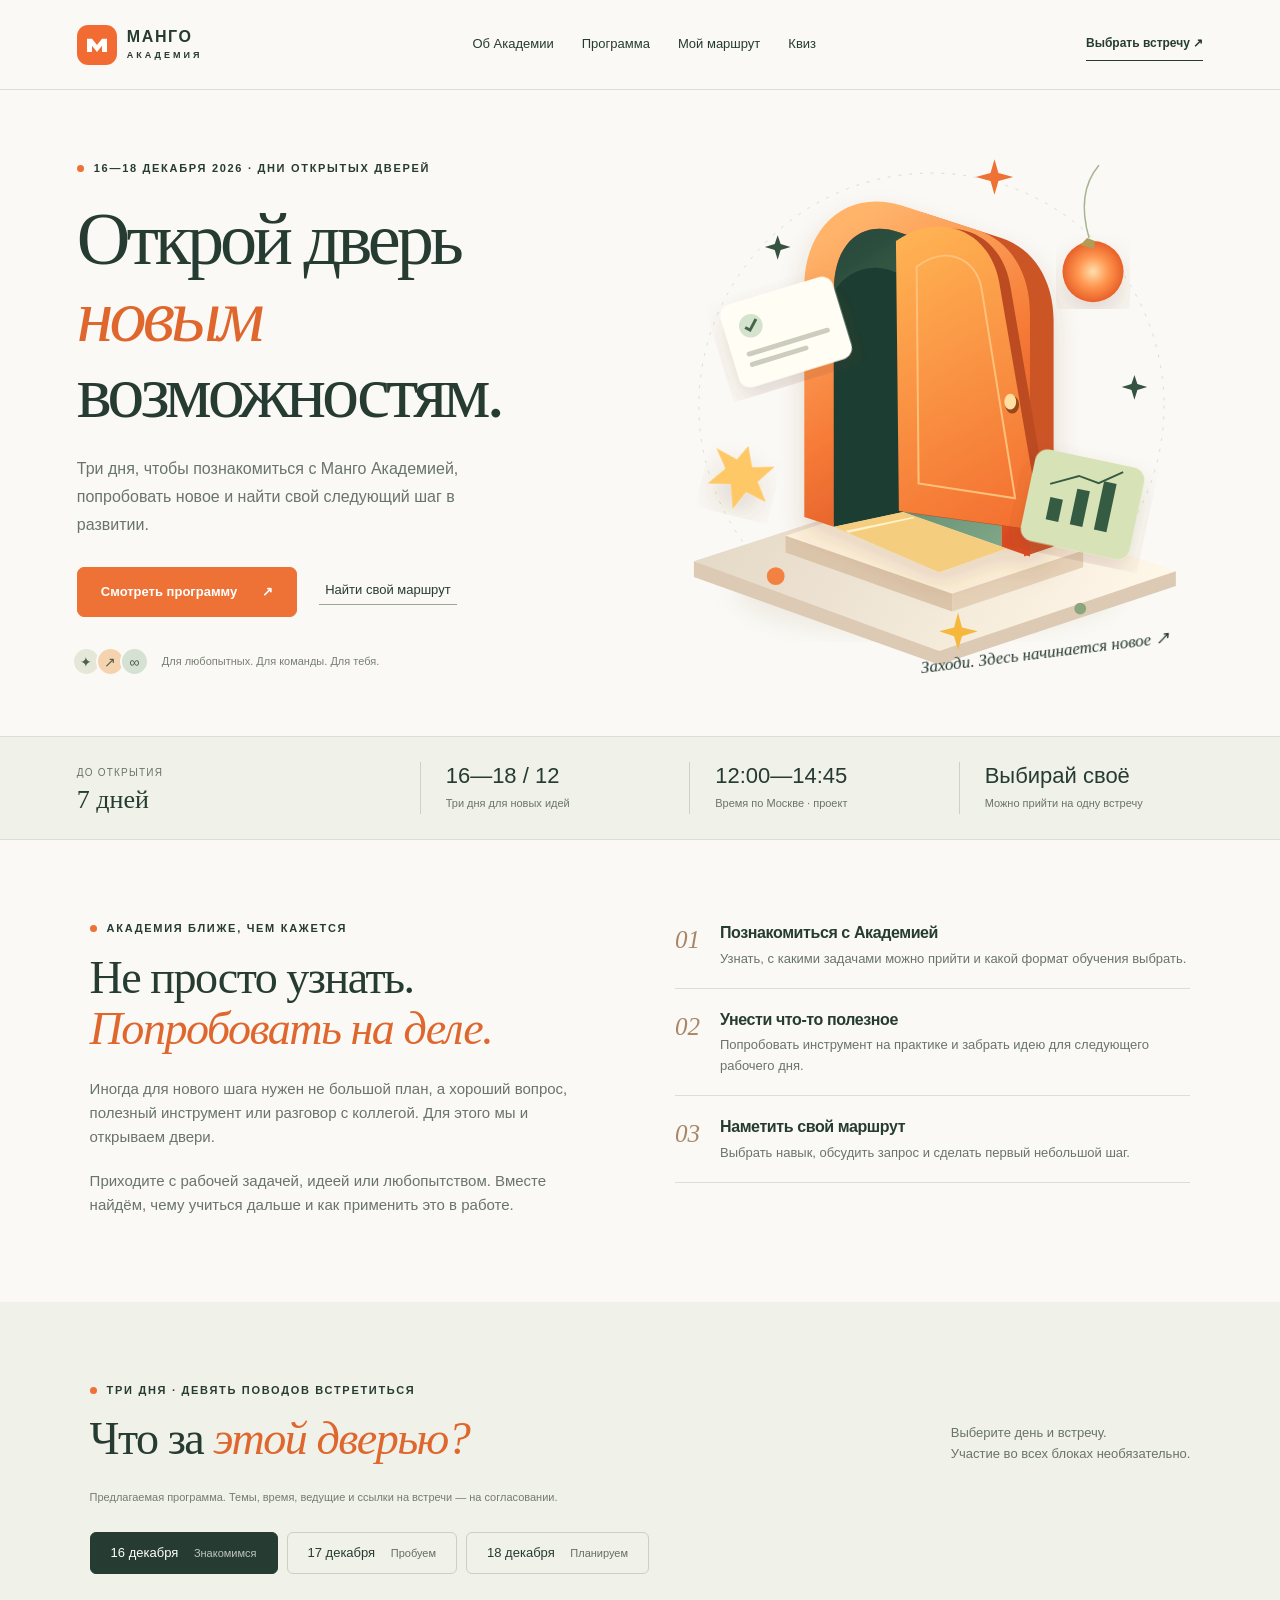
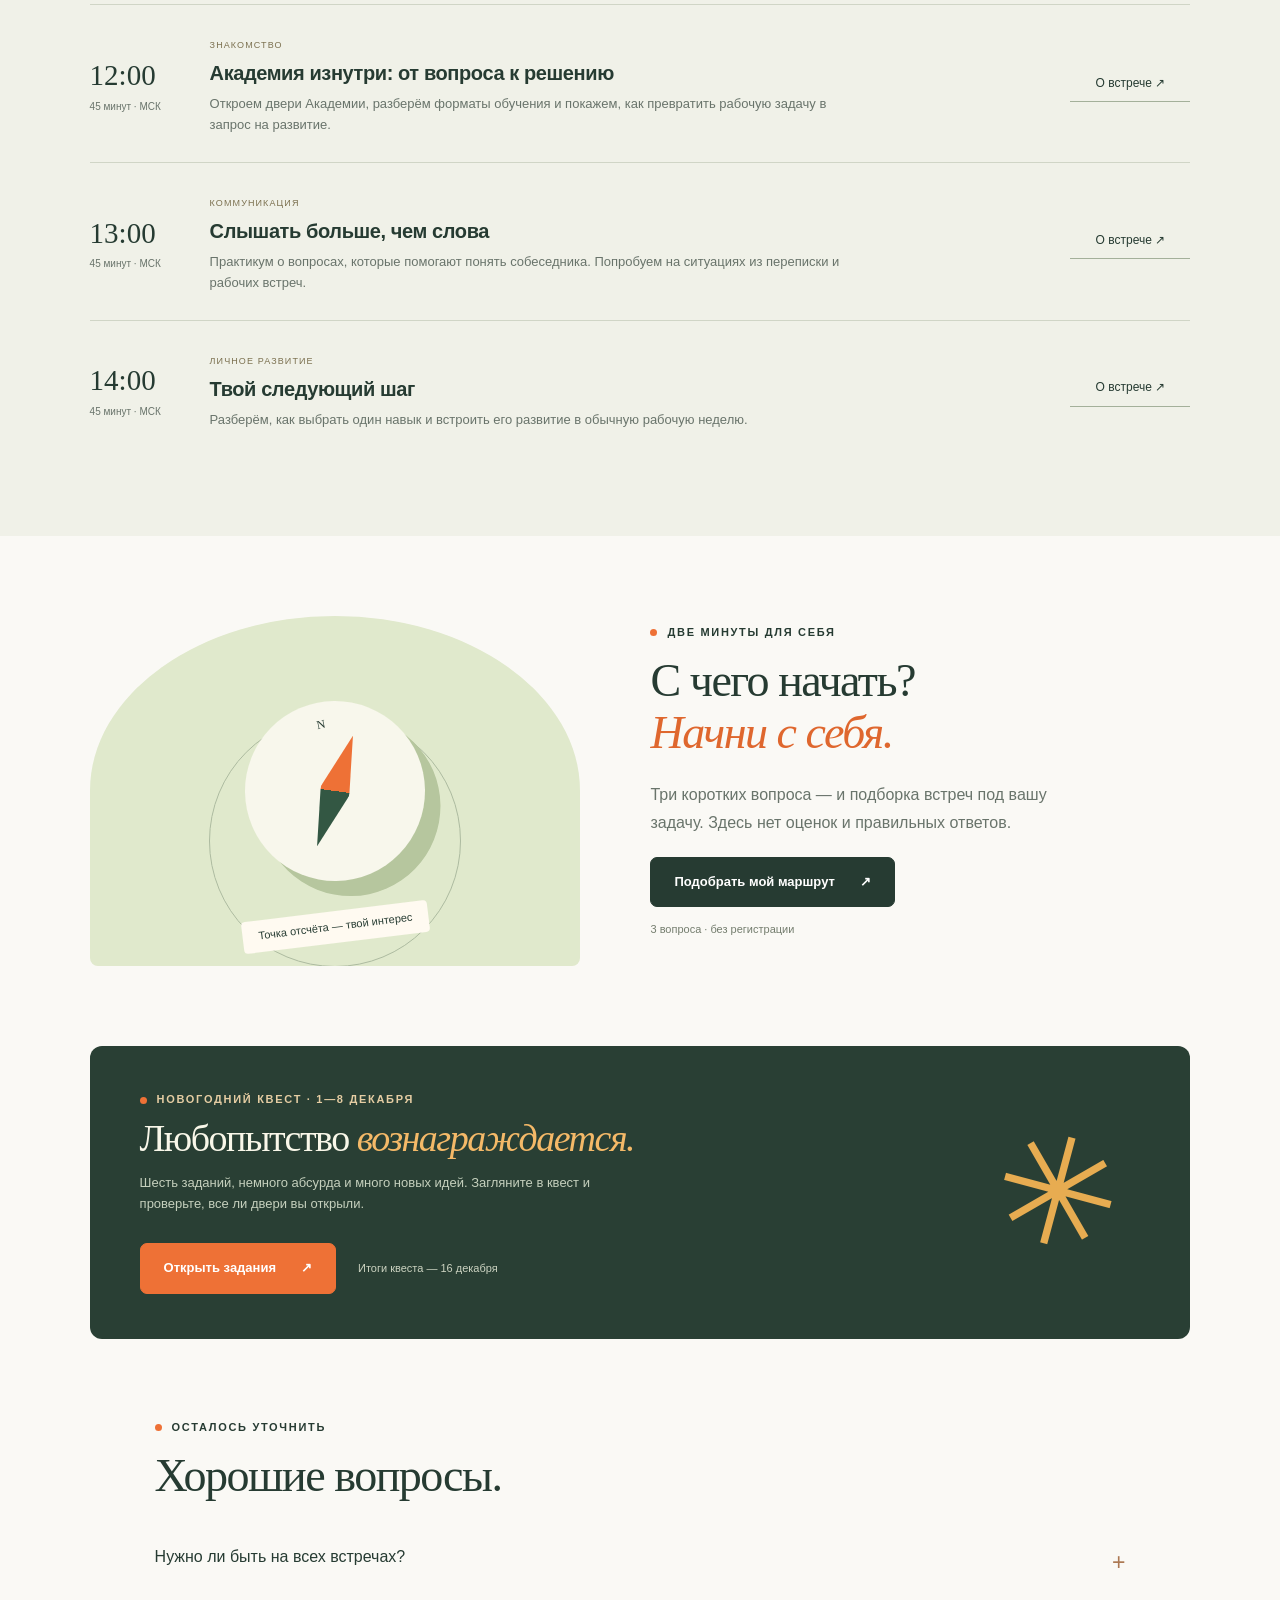
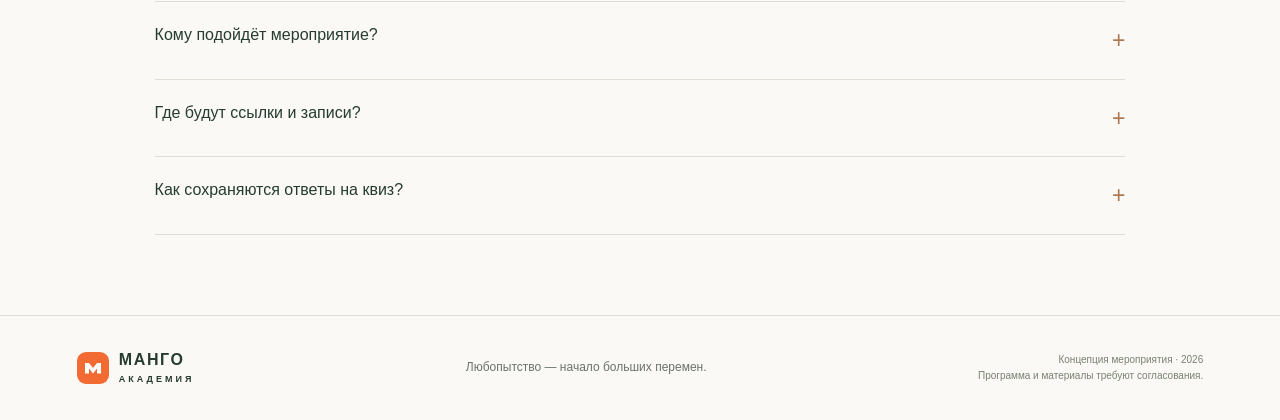
==== site.html @ b4a779f2 "Publish Mango Academy open days website" ====
<!doctype html><html lang="ru"><head><meta charset="utf-8"><meta name="viewport" content="width=device-width,initial-scale=1"><meta name="description" content="Дни открытых дверей Манго Академии. 16–18 декабря: знакомство, практика и личный маршрут развития."><title>Открой новое — Манго Академия</title><link rel="icon" href="assets/mark.svg"><link rel="stylesheet" href="style.css"></head><body><header class="header"><a class="brand" href="#" aria-label="Манго Академия — главная"><img src="assets/mark.svg" alt="" width="40" height="40"><span>МАНГО<span>АКАДЕМИЯ</span></span></a><nav id="nav" aria-label="Разделы сайта"></nav><a class="header-cta" href="#program">Выбрать встречу <span>↗</span></a></header><main id="app"></main><footer><a class="brand" href="#"><img src="assets/mark.svg" alt="" width="32" height="32"><span>МАНГО<span>АКАДЕМИЯ</span></span></a><p>Любопытство — начало больших перемен.</p><small>Концепция мероприятия · 2026<br>Программа и материалы требуют согласования.</small></footer><dialog id="dialog"><button class="close" aria-label="Закрыть окно">×</button><div id="dialog-content"></div></dialog><div id="toast" role="status"></div><script src="app.js"></script></body></html>
---- style.css ----
@charset "UTF-8";
:root{--paper:#faf9f5;--ink:#263b32;--muted:#69746b;--orange:#ee7136;--line:#dedfd4;--green:#dce7c9}*{box-sizing:border-box}html{scroll-behavior:smooth;scroll-padding-top:90px}body{margin:0;background:var(--paper);color:var(--ink);font:15px/1.6 'Segoe UI',Tahoma,sans-serif}button,input,select,textarea{font:inherit}a{color:inherit;text-decoration:none}button,a,input,textarea,select{-webkit-tap-highlight-color:transparent}button{cursor:pointer}button:focus-visible,a:focus-visible,input:focus-visible,select:focus-visible,textarea:focus-visible{outline:3px solid #d96024;outline-offset:4px}button:disabled{cursor:default;opacity:.5}.header{height:90px;display:flex;align-items:center;gap:32px;justify-content:space-between;padding:0 6%;border-bottom:1px solid var(--line);background:var(--paper)}.brand{display:flex;gap:10px;align-items:center;font-size:16px;font-weight:800;letter-spacing:1.6px;line-height:1.1}.brand span span{display:block;font-size:9px;letter-spacing:3px;margin-top:6px}.header nav{display:flex;gap:28px;font-size:13px}.header nav a:hover{color:#bb4e1d}.header-cta{font-size:12px;font-weight:600;border-bottom:1px solid var(--ink);padding:6px 0}.header-cta span{margin-left:15px}main{min-height:65vh}section{padding:80px 7%}.hero{display:grid;grid-template-columns:1fr 1fr;position:relative;align-items:center;min-height:610px;padding:45px 6% 35px;overflow:hidden}.eyebrow{display:flex;align-items:center;gap:10px;font-size:11px;letter-spacing:1.7px;text-transform:uppercase;font-weight:600}.dot{width:7px;height:7px;display:inline-block;border-radius:50%;background:var(--orange)}.badge{display:inline-block;background:#eceee4;border-radius:30px;padding:6px 13px;font-size:11px;letter-spacing:.3px}h1{font-family:Georgia,'Times New Roman',serif;font-weight:400;font-size:clamp(52px,5.8vw,90px);letter-spacing:-4px;line-height:1.03;margin:24px 0}h1 em,h2 em{font-weight:400;color:#df672e}h1 em{white-space:nowrap}h2{font-family:Georgia,serif;font-size:clamp(34px,3.6vw,52px);font-weight:400;line-height:1.12;letter-spacing:-1.5px;margin:14px 0 22px}h3{font-size:21px;line-height:1.3;letter-spacing:-.4px;margin:10px 0 14px}p{margin:0 0 20px}.lead{font-size:16px;color:var(--muted);line-height:1.75;max-width:450px}.actions{display:flex;gap:22px;align-items:center;flex-wrap:wrap;margin-top:28px}.btn{display:inline-flex;align-items:center;justify-content:center;gap:25px;padding:14px 23px;border:1px solid var(--ink);border-radius:7px;background:var(--ink);color:white;font-weight:600;font-size:13px;transition:transform .2s,background .2s}.btn:hover{background:#395344;transform:translateY(-2px)}.btn.orange{background:var(--orange);border-color:var(--orange);color:#fff}.btn.orange:hover{background:#d96128}.btn.light{background:transparent;color:var(--ink);border-color:#bfc7b9}.text-link{font-size:13px;border-bottom:1px solid #9ca795;padding-bottom:3px}.hero-visual{position:relative;align-self:center;margin:-25px -28px -20px -20px}.hero-visual img{display:block;width:100%;min-height:420px;animation:enter .8s both}.visual-note{position:absolute;bottom:9%;right:10%;font-family:Georgia,serif;font-style:italic;font-size:17px;transform:rotate(-7deg)}.hero-meta{display:flex;align-items:center;gap:13px;margin-top:30px;color:#788073;font-size:11px}.faces{display:flex}.faces span{display:grid;place-items:center;width:29px;height:29px;border:2px solid var(--paper);border-radius:50%;background:#e5e8d8;color:#4c6149;font-size:14px;margin-left:-5px}.faces span:nth-child(2){background:#f5d3af}.faces span:nth-child(3){background:#d5e1d3}.ribbon{border-top:1px solid var(--line);border-bottom:1px solid var(--line);display:grid;grid-template-columns:1.3fr 1fr 1fr 1fr;padding:22px 6%;gap:25px;background:#f0f1e8;align-items:center}.ribbon>div{border-left:1px solid #cdd3c3;padding-left:25px}.ribbon strong{display:block;font-size:22px;font-weight:500;line-height:1.3}.ribbon small{font-size:11px;color:var(--muted)}.ribbon .count{border:0;padding:0}.count strong{font-family:Georgia,serif;font-size:26px}.count>span{font-size:10px;text-transform:uppercase;letter-spacing:1.2px;color:var(--muted)}.section-head{display:flex;align-items:end;justify-content:space-between;gap:35px;margin-bottom:35px}.section-head h2{margin-bottom:0}.section-head>p{color:var(--muted);font-size:13px;max-width:280px;margin:0}.intro{display:grid;grid-template-columns:1fr 1fr;gap:70px;padding-bottom:65px}.intro>div>p{max-width:490px;color:var(--muted)}.benefits{display:flex;flex-direction:column;gap:18px}.benefit{display:flex;gap:20px;align-items:start;padding-bottom:18px;border-bottom:1px solid var(--line)}.benefit>span{font-family:Georgia,serif;font-style:italic;color:#aa8666;font-size:25px}.benefit h3{font-size:16px;margin:3px 0 5px}.benefit p{font-size:13px;color:var(--muted);margin:0}.program{background:#f0f1e8}.program .section-head{margin-bottom:24px}.note{font-size:11px;color:#747d6e}.tabs{display:flex;gap:9px;margin:25px 0 30px;flex-wrap:wrap}.tab{border:1px solid #cbd0c2;border-radius:6px;padding:10px 20px;background:transparent;color:var(--ink);font-size:13px}.tab.active{background:var(--ink);border-color:var(--ink);color:#fff}.tab span{opacity:.7;margin-left:12px;font-size:11px}.session{display:grid;grid-template-columns:100px 1fr 120px;align-items:center;padding:26px 0;border-top:1px solid #d0d5c6;gap:20px}.session time{font-family:Georgia,serif;font-size:29px}.session time small{display:block;font-family:'Segoe UI',sans-serif;font-size:10px;color:var(--muted)}.session h3{font-size:20px;margin:5px 0 8px}.session p{font-size:13px;color:var(--muted);margin:0;max-width:630px}.tag{font-size:9px;text-transform:uppercase;letter-spacing:1.1px;color:#7b704f}.session button{background:none;border:0;border-bottom:1px solid #a4b09a;padding:8px 0;color:var(--ink);font-size:12px}.session button:hover{color:#c35423}.diagnostic{display:grid;grid-template-columns:1fr 1.1fr;gap:70px;align-items:center}.diagnostic-art{background:#e0e9cc;min-height:350px;border-radius:50% 50% 8px 8px;position:relative;display:grid;place-items:center;overflow:hidden}.diagnostic-art:before{content:'';position:absolute;width:250px;height:250px;border:1px solid #adbba0;border-radius:50%;transform:translate(0,50px)}.compass{width:180px;height:180px;border-radius:50%;background:#f8f7ec;box-shadow:12px 18px 0 #b6c69e;position:relative;display:grid;place-items:center;transform:rotate(-12deg)}.compass:before{content:'N';position:absolute;top:13px;font-family:Georgia,serif;font-size:12px}.needle{width:30px;height:116px;background:linear-gradient(170deg,#ee7136 50%,#335743 50%);clip-path:polygon(50% 0,100% 50%,50% 100%,0 50%);transform:rotate(30deg)}.art-label{position:absolute;bottom:24px;background:#fffaf1;padding:7px 16px;border-radius:4px;font-size:11px;transform:rotate(-7deg)}.quiz-banner{margin:0 7% 80px;background:#293f34;color:#f9f7e9;padding:45px 50px;display:flex;justify-content:space-between;gap:30px;align-items:center;border-radius:12px;position:relative;overflow:hidden}.quiz-banner h2{font-size:38px;margin:8px 0 14px}.quiz-banner p{font-size:13px;color:#c5d0bd;max-width:480px}.quiz-banner .eyebrow{color:#e5cda3}.spark{font-size:150px;color:#e7ac51;line-height:1;transform:rotate(15deg);margin-right:20px}.faq{padding-top:0;max-width:1150px;margin:auto}.faq details{padding:20px 0;border-bottom:1px solid var(--line)}summary{cursor:pointer;list-style:none;font-size:16px;display:flex;justify-content:space-between;gap:20px}summary:after{content:'+';font-size:23px;color:#ac7953}details[open] summary:after{content:'−'}details p{font-size:14px;color:var(--muted);max-width:740px;margin:15px 0 0}footer{border-top:1px solid var(--line);padding:35px 6%;display:flex;align-items:center;justify-content:space-between;gap:25px}footer p{font-size:12px;color:var(--muted);margin:0}footer small{font-size:10px;color:#7a8074;text-align:right}.teaser{min-height:640px}.teaser h1{font-size:clamp(60px,7vw,105px)}.teaser .hero-visual{filter:saturate(.8)}.quiz-layout{padding-top:40px;display:grid;grid-template-columns:.8fr 1.2fr;gap:65px;align-items:start}.quiz-intro h1{font-size:58px;letter-spacing:-2px}.quiz-card{background:#fffef9;border:1px solid #dfdfd3;border-radius:14px;padding:35px}.quiz-card h2{font-size:32px;letter-spacing:-.7px}.quiz-card .option{display:flex;border:1px solid #d9ddcf;border-radius:7px;padding:12px 15px;margin:9px 0;gap:12px;font-size:14px;cursor:pointer;align-items:center}.option:has(input:checked){background:#edf1e3;border-color:#6d8360}.option input{accent-color:#365840}.field{display:flex;flex-direction:column;gap:7px;margin:18px 0;color:var(--ink);font-size:13px}input[type=number],input[type=text],input[type=email],select,textarea{width:100%;border:1px solid #c9cebf;border-radius:6px;background:#fffef9;padding:12px;color:var(--ink)}textarea{resize:vertical;min-height:100px}.feedback{margin-top:20px;background:#e9f0de;border-radius:8px;padding:18px;font-size:13px}.feedback p:last-child{margin:0}.progress{height:5px;background:#e5e6dc;border-radius:10px;overflow:hidden;margin:16px 0}.progress span{display:block;height:100%;background:var(--orange)}.chips{display:flex;gap:7px;flex-wrap:wrap;margin:20px 0}.chips button{border:1px solid #cbd1c1;background:transparent;border-radius:50%;height:34px;width:34px;color:var(--ink)}.chips button.active{background:var(--ink);color:#fff}.previous{border-top:1px solid var(--line);padding-top:22px;margin-top:30px;font-size:13px;color:var(--muted)}.previous strong{display:block;color:var(--ink);margin-bottom:6px}.live-banner{background:#e3ebd6;padding:18px 6%;display:flex;align-items:center;justify-content:space-between;gap:20px;font-size:13px}.live-banner strong{display:block}.live-banner small{color:var(--muted)}.live-banner .dot{background:#57805b}.records{display:grid;grid-template-columns:repeat(3,1fr);gap:22px;margin-top:30px}.record{border-bottom:1px solid var(--line);padding-bottom:20px}.thumbnail{aspect-ratio:16/10;border-radius:8px;background:#e5eadb;display:grid;place-items:center;position:relative;overflow:hidden;font-family:Georgia,serif;font-size:80px;color:#839774}.record:nth-child(2n) .thumbnail{background:#f0dfce;color:#bd8b5e}.record:nth-child(3n) .thumbnail{background:#dedfcf;color:#88947b}.thumbnail:after{content:'↗';position:absolute;right:13px;bottom:12px;background:#fff9eb;border-radius:50%;width:36px;height:36px;font:20px/36px 'Segoe UI';text-align:center}.record h3{font-size:18px;margin-top:15px}.record p{font-size:12px;color:var(--muted)}.record .badge{font-size:10px}.request{background:#ebede3;display:grid;grid-template-columns:1fr 1fr;gap:60px}.request p{color:var(--muted);font-size:14px}.request form{background:#fafbf5;border-radius:10px;padding:25px}.request .field:first-child{margin-top:0}.milestones{display:grid;grid-template-columns:repeat(3,1fr);gap:30px}.milestones>div{border-top:1px solid var(--line);padding-top:20px}.milestones span{font-family:Georgia,serif;font-size:42px;color:#dc6a33}.milestones p{font-size:13px;color:var(--muted)}dialog{border:0;border-radius:16px;padding:42px;max-width:560px;width:calc(100% - 32px);background:#faf9f2;color:var(--ink);box-shadow:0 30px 100px #0e201e44}dialog::backdrop{background:#18382b88;backdrop-filter:blur(4px)}dialog h2{font-size:35px}dialog p{font-size:14px;color:var(--muted)}dialog .close{position:absolute;right:15px;top:10px;background:none;border:none;font-size:28px;color:var(--ink)}dialog .options{display:grid;gap:9px}dialog .options button{text-align:left;padding:14px;background:#edf0e4;color:var(--ink);border:1px solid #d8ddcc;border-radius:7px;font-size:13px}dialog .options button:hover{border-color:#6e8661;background:#e1e8d5}#toast{position:fixed;bottom:24px;left:50%;transform:translate(-50%,20px);background:var(--ink);color:white;padding:13px 22px;border-radius:8px;z-index:10;opacity:0;pointer-events:none;transition:.2s;font-size:13px;max-width:90%;width:max-content}#toast.show{opacity:1;transform:translate(-50%,0)}.empty{padding:35px;background:#f0f2e8;border-radius:10px;color:var(--muted)}@keyframes enter{from{opacity:0;transform:translateY(15px)}to{opacity:1;transform:translateY(0)}}@media(min-width:1600px){.hero{min-height:720px}.hero-visual{max-width:690px;justify-self:center}.hero h1{font-size:94px}}@media(max-width:1050px){.header{padding:0 5%;gap:20px}.header nav{gap:16px}.hero{min-height:570px}.hero h1{font-size:65px}.hero-visual{margin-left:-20px;margin-right:-35px}.hero-visual img{min-height:0}.visual-note{font-size:14px}.ribbon{gap:15px}.intro,.diagnostic,.quiz-layout,.request{gap:35px}.quiz-banner{padding:35px}.session{grid-template-columns:75px 1fr 110px}.brand{font-size:14px}}
@media(max-width:760px){.header{height:auto;min-height:82px;padding:16px 5%;flex-wrap:wrap;gap:15px}.header nav{order:3;justify-content:start;gap:20px;width:100%;overflow:auto;font-size:12px;padding-bottom:2px}.header-cta{margin-left:auto;font-size:11px}.brand{font-size:13px}.brand img{width:32px;height:32px}.brand span span{font-size:8px}.hero{grid-template-columns:1fr;padding:38px 6% 25px;min-height:0}.hero h1{font-size:60px;letter-spacing:-2.8px}.hero .lead{font-size:14px;max-width:100%}.hero-visual{max-width:460px;width:100%;margin:-5px auto -18px}.hero-meta{margin-top:20px}.hero .actions{gap:18px;margin-top:23px}.visual-note{bottom:12%}.ribbon{grid-template-columns:1fr 1fr;gap:20px;padding:22px 6%}.ribbon>div{padding-left:16px}.ribbon>div:nth-child(3){border:0;padding:0}.ribbon strong{font-size:20px}.ribbon small{font-size:10px}.intro,.diagnostic,.quiz-layout,.request{grid-template-columns:1fr;gap:30px}section{padding:50px 6%}.section-head{align-items:start;flex-direction:column;gap:18px}.section-head>p{max-width:100%}h2{font-size:37px}.session{grid-template-columns:60px 1fr;gap:15px}.session>button{grid-column:2;justify-self:start}.session time{font-size:25px;align-self:start}.session h3{font-size:18px}.session p{font-size:12px}.tabs{gap:6px}.tab{padding:9px 12px;font-size:12px}.tab span{margin-left:6px;font-size:10px}.diagnostic-art{min-height:280px;max-width:430px;width:100%;margin:auto}.quiz-banner{margin:0 6% 50px;padding:28px;display:block}.quiz-banner h2{font-size:32px}.spark{display:none}.quiz-banner .actions{margin-top:15px}.faq{padding-top:0}footer{flex-wrap:wrap;padding:28px 6%}footer p{width:100%;order:3}footer small{font-size:9px}.quiz-layout{padding-top:30px}.quiz-intro h1{font-size:46px}.quiz-card{padding:24px}.quiz-card h2{font-size:30px}.records{grid-template-columns:1fr 1fr;gap:20px}.record h3{font-size:16px}.live-banner{align-items:start;font-size:12px}.milestones{grid-template-columns:1fr;gap:16px}.milestones span{font-size:32px}.milestones p{margin-bottom:0}dialog{padding:32px 23px}.teaser .hero-visual{max-width:390px}.teaser h1{font-size:65px}.request form{padding:20px}}@media(max-width:380px){.hero h1{font-size:52px}.btn{padding:13px 18px}.records{grid-template-columns:1fr}.tab{padding:8px 9px}.tab span{display:none}.header nav{gap:14px}}@media(prefers-reduced-motion:reduce){html{scroll-behavior:auto}*,*:before,*:after{animation:none!important;transition:none!important}}
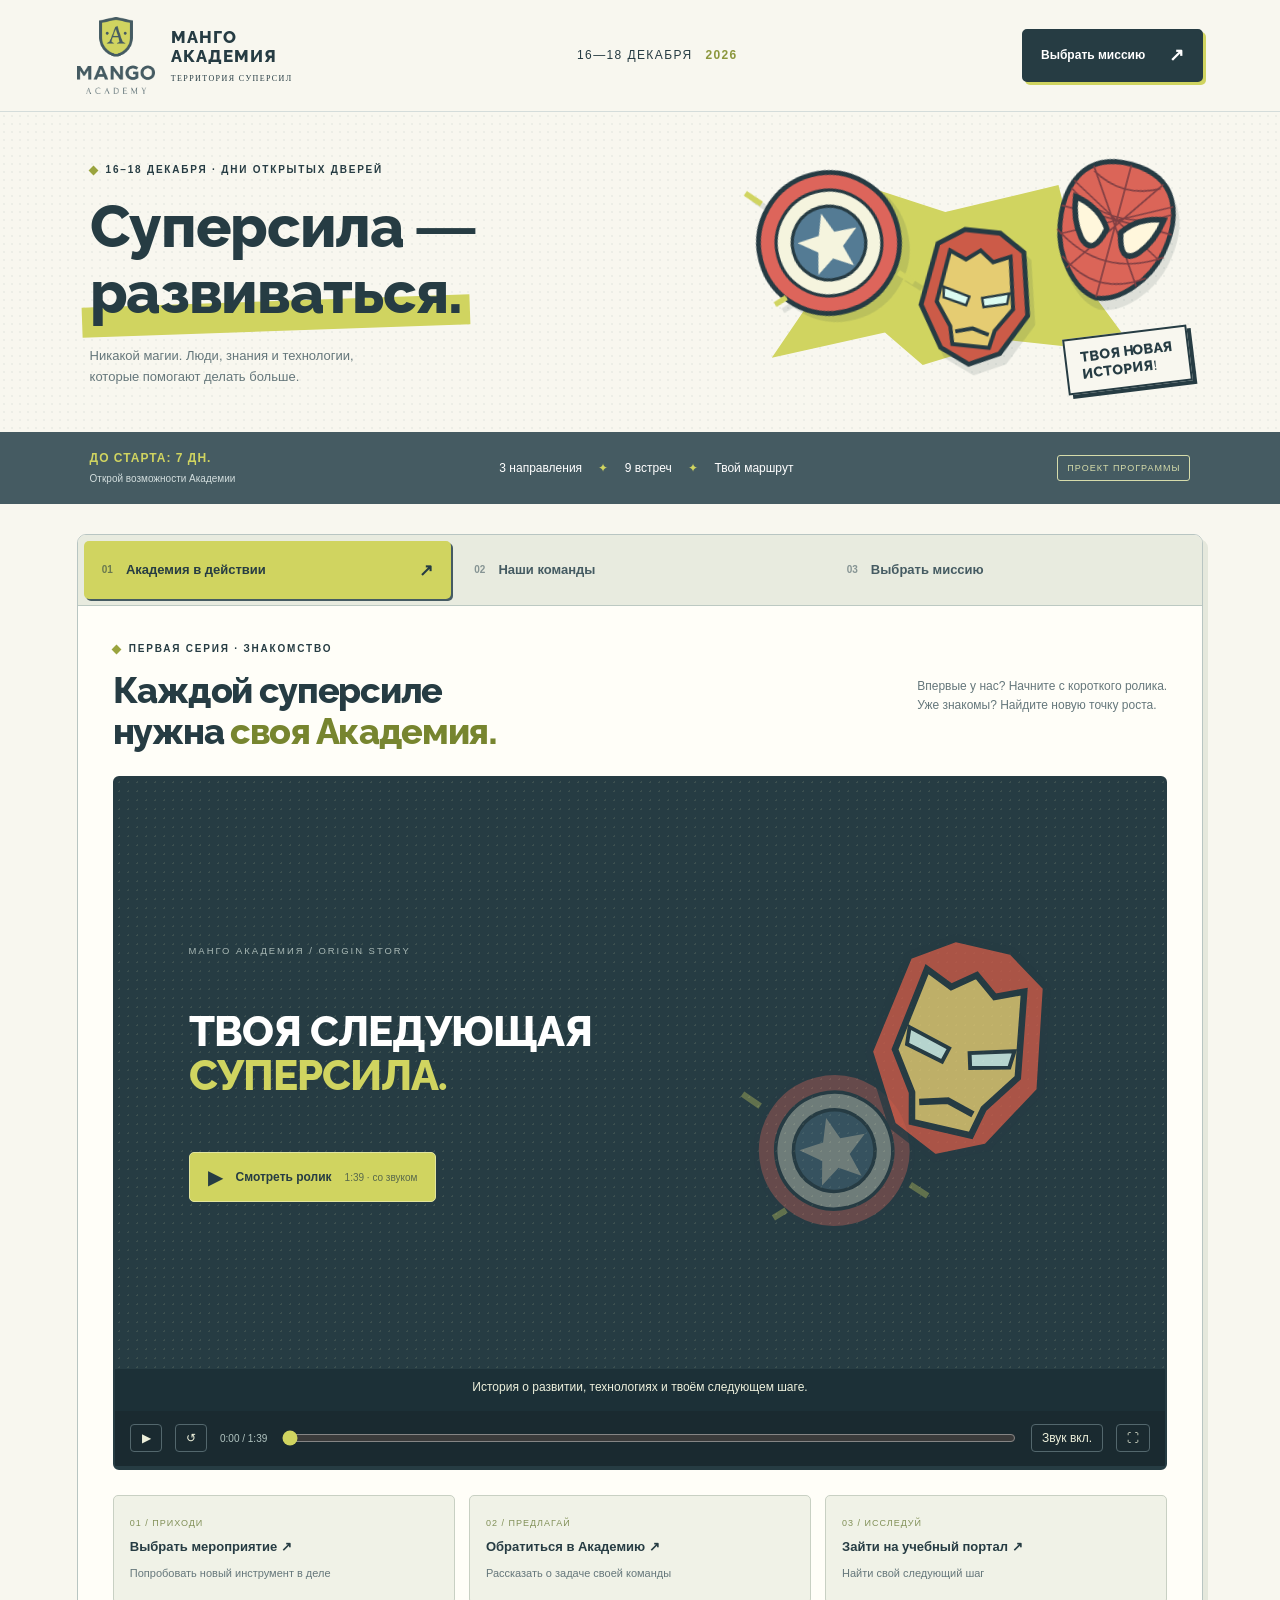
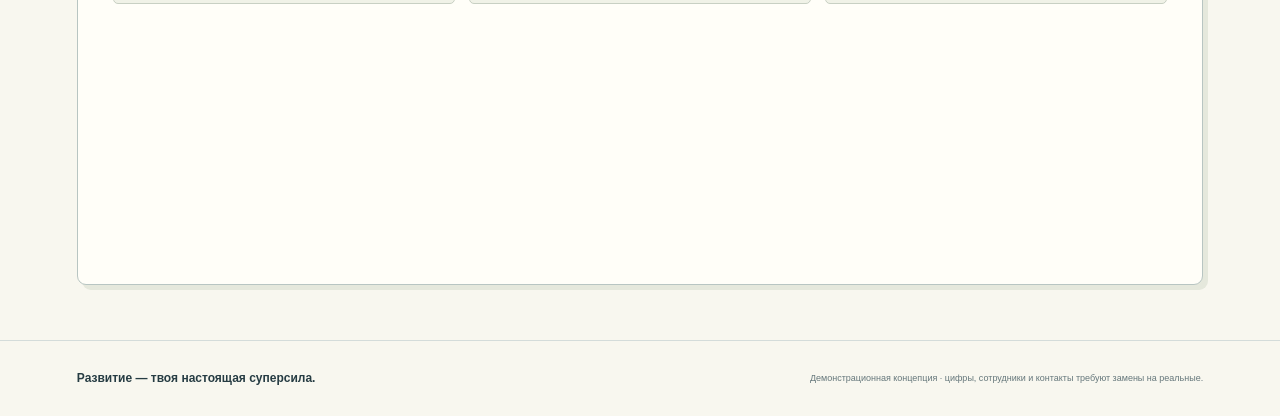
==== commit 940c1a62: "Redesign Academy with superhero theme and narrated motion film" ====
--- a/site.html
+++ b/site.html
@@ -1 +1 @@
-<!doctype html><html lang="ru"><head><meta charset="utf-8"><meta name="viewport" content="width=device-width,initial-scale=1"><meta name="description" content="Дни открытых дверей Манго Академии. 16–18 декабря: знакомство, практика и личный маршрут развития."><title>Открой новое — Манго Академия</title><link rel="icon" href="assets/mark.svg"><link rel="stylesheet" href="style.css"></head><body><header class="header"><a class="brand" href="#" aria-label="Манго Академия — главная"><img src="assets/mark.svg" alt="" width="40" height="40"><span>МАНГО<span>АКАДЕМИЯ</span></span></a><nav id="nav" aria-label="Разделы сайта"></nav><a class="header-cta" href="#program">Выбрать встречу <span>↗</span></a></header><main id="app"></main><footer><a class="brand" href="#"><img src="assets/mark.svg" alt="" width="32" height="32"><span>МАНГО<span>АКАДЕМИЯ</span></span></a><p>Любопытство — начало больших перемен.</p><small>Концепция мероприятия · 2026<br>Программа и материалы требуют согласования.</small></footer><dialog id="dialog"><button class="close" aria-label="Закрыть окно">×</button><div id="dialog-content"></div></dialog><div id="toast" role="status"></div><script src="app.js"></script></body></html>
+<!doctype html><html lang="ru"><head><meta charset="utf-8"><meta name="viewport" content="width=device-width,initial-scale=1"><meta name="description" content="Манго Академия. Развивайте свои суперсилы: знакомьтесь с командами, выбирайте мероприятия и находите свой маршрут обучения."><title>Твоя суперсила — развитие | Манго Академия</title><link rel="icon" href="assets/ma-logo-yellow.png"><link rel="stylesheet" href="style.css?v=heroes3"></head><body><header class="header"><a class="brand" href="#" aria-label="Манго Академия — главная"><img src="assets/ma-logo-yellow.png" alt="Mango Academy" width="78" height="78"><span>МАНГО<br>АКАДЕМИЯ<small>ТЕРРИТОРИЯ СУПЕРСИЛ</small></span></a><span class="header-date">16—18 ДЕКАБРЯ <b>2026</b></span><button class="btn small" data-go="program">Выбрать миссию <span>↗</span></button></header><main id="app"></main><footer><p>Развитие — твоя настоящая суперсила.</p><small>Демонстрационная концепция · цифры, сотрудники и контакты требуют замены на реальные.</small></footer><dialog id="dialog" aria-labelledby="dialog-title"><button class="close" aria-label="Закрыть окно">×</button><div id="dialog-content"></div></dialog><div id="toast" role="status"></div><script src="data.js?v=heroes3"></script><script src="app.js?v=heroes3"></script></body></html>
--- a/style.css
+++ b/style.css
@@ -1,3 +1,9 @@
-@charset "UTF-8";
-:root{--paper:#faf9f5;--ink:#263b32;--muted:#69746b;--orange:#ee7136;--line:#dedfd4;--green:#dce7c9}*{box-sizing:border-box}html{scroll-behavior:smooth;scroll-padding-top:90px}body{margin:0;background:var(--paper);color:var(--ink);font:15px/1.6 'Segoe UI',Tahoma,sans-serif}button,input,select,textarea{font:inherit}a{color:inherit;text-decoration:none}button,a,input,textarea,select{-webkit-tap-highlight-color:transparent}button{cursor:pointer}button:focus-visible,a:focus-visible,input:focus-visible,select:focus-visible,textarea:focus-visible{outline:3px solid #d96024;outline-offset:4px}button:disabled{cursor:default;opacity:.5}.header{height:90px;display:flex;align-items:center;gap:32px;justify-content:space-between;padding:0 6%;border-bottom:1px solid var(--line);background:var(--paper)}.brand{display:flex;gap:10px;align-items:center;font-size:16px;font-weight:800;letter-spacing:1.6px;line-height:1.1}.brand span span{display:block;font-size:9px;letter-spacing:3px;margin-top:6px}.header nav{display:flex;gap:28px;font-size:13px}.header nav a:hover{color:#bb4e1d}.header-cta{font-size:12px;font-weight:600;border-bottom:1px solid var(--ink);padding:6px 0}.header-cta span{margin-left:15px}main{min-height:65vh}section{padding:80px 7%}.hero{display:grid;grid-template-columns:1fr 1fr;position:relative;align-items:center;min-height:610px;padding:45px 6% 35px;overflow:hidden}.eyebrow{display:flex;align-items:center;gap:10px;font-size:11px;letter-spacing:1.7px;text-transform:uppercase;font-weight:600}.dot{width:7px;height:7px;display:inline-block;border-radius:50%;background:var(--orange)}.badge{display:inline-block;background:#eceee4;border-radius:30px;padding:6px 13px;font-size:11px;letter-spacing:.3px}h1{font-family:Georgia,'Times New Roman',serif;font-weight:400;font-size:clamp(52px,5.8vw,90px);letter-spacing:-4px;line-height:1.03;margin:24px 0}h1 em,h2 em{font-weight:400;color:#df672e}h1 em{white-space:nowrap}h2{font-family:Georgia,serif;font-size:clamp(34px,3.6vw,52px);font-weight:400;line-height:1.12;letter-spacing:-1.5px;margin:14px 0 22px}h3{font-size:21px;line-height:1.3;letter-spacing:-.4px;margin:10px 0 14px}p{margin:0 0 20px}.lead{font-size:16px;color:var(--muted);line-height:1.75;max-width:450px}.actions{display:flex;gap:22px;align-items:center;flex-wrap:wrap;margin-top:28px}.btn{display:inline-flex;align-items:center;justify-content:center;gap:25px;padding:14px 23px;border:1px solid var(--ink);border-radius:7px;background:var(--ink);color:white;font-weight:600;font-size:13px;transition:transform .2s,background .2s}.btn:hover{background:#395344;transform:translateY(-2px)}.btn.orange{background:var(--orange);border-color:var(--orange);color:#fff}.btn.orange:hover{background:#d96128}.btn.light{background:transparent;color:var(--ink);border-color:#bfc7b9}.text-link{font-size:13px;border-bottom:1px solid #9ca795;padding-bottom:3px}.hero-visual{position:relative;align-self:center;margin:-25px -28px -20px -20px}.hero-visual img{display:block;width:100%;min-height:420px;animation:enter .8s both}.visual-note{position:absolute;bottom:9%;right:10%;font-family:Georgia,serif;font-style:italic;font-size:17px;transform:rotate(-7deg)}.hero-meta{display:flex;align-items:center;gap:13px;margin-top:30px;color:#788073;font-size:11px}.faces{display:flex}.faces span{display:grid;place-items:center;width:29px;height:29px;border:2px solid var(--paper);border-radius:50%;background:#e5e8d8;color:#4c6149;font-size:14px;margin-left:-5px}.faces span:nth-child(2){background:#f5d3af}.faces span:nth-child(3){background:#d5e1d3}.ribbon{border-top:1px solid var(--line);border-bottom:1px solid var(--line);display:grid;grid-template-columns:1.3fr 1fr 1fr 1fr;padding:22px 6%;gap:25px;background:#f0f1e8;align-items:center}.ribbon>div{border-left:1px solid #cdd3c3;padding-left:25px}.ribbon strong{display:block;font-size:22px;font-weight:500;line-height:1.3}.ribbon small{font-size:11px;color:var(--muted)}.ribbon .count{border:0;padding:0}.count strong{font-family:Georgia,serif;font-size:26px}.count>span{font-size:10px;text-transform:uppercase;letter-spacing:1.2px;color:var(--muted)}.section-head{display:flex;align-items:end;justify-content:space-between;gap:35px;margin-bottom:35px}.section-head h2{margin-bottom:0}.section-head>p{color:var(--muted);font-size:13px;max-width:280px;margin:0}.intro{display:grid;grid-template-columns:1fr 1fr;gap:70px;padding-bottom:65px}.intro>div>p{max-width:490px;color:var(--muted)}.benefits{display:flex;flex-direction:column;gap:18px}.benefit{display:flex;gap:20px;align-items:start;padding-bottom:18px;border-bottom:1px solid var(--line)}.benefit>span{font-family:Georgia,serif;font-style:italic;color:#aa8666;font-size:25px}.benefit h3{font-size:16px;margin:3px 0 5px}.benefit p{font-size:13px;color:var(--muted);margin:0}.program{background:#f0f1e8}.program .section-head{margin-bottom:24px}.note{font-size:11px;color:#747d6e}.tabs{display:flex;gap:9px;margin:25px 0 30px;flex-wrap:wrap}.tab{border:1px solid #cbd0c2;border-radius:6px;padding:10px 20px;background:transparent;color:var(--ink);font-size:13px}.tab.active{background:var(--ink);border-color:var(--ink);color:#fff}.tab span{opacity:.7;margin-left:12px;font-size:11px}.session{display:grid;grid-template-columns:100px 1fr 120px;align-items:center;padding:26px 0;border-top:1px solid #d0d5c6;gap:20px}.session time{font-family:Georgia,serif;font-size:29px}.session time small{display:block;font-family:'Segoe UI',sans-serif;font-size:10px;color:var(--muted)}.session h3{font-size:20px;margin:5px 0 8px}.session p{font-size:13px;color:var(--muted);margin:0;max-width:630px}.tag{font-size:9px;text-transform:uppercase;letter-spacing:1.1px;color:#7b704f}.session button{background:none;border:0;border-bottom:1px solid #a4b09a;padding:8px 0;color:var(--ink);font-size:12px}.session button:hover{color:#c35423}.diagnostic{display:grid;grid-template-columns:1fr 1.1fr;gap:70px;align-items:center}.diagnostic-art{background:#e0e9cc;min-height:350px;border-radius:50% 50% 8px 8px;position:relative;display:grid;place-items:center;overflow:hidden}.diagnostic-art:before{content:'';position:absolute;width:250px;height:250px;border:1px solid #adbba0;border-radius:50%;transform:translate(0,50px)}.compass{width:180px;height:180px;border-radius:50%;background:#f8f7ec;box-shadow:12px 18px 0 #b6c69e;position:relative;display:grid;place-items:center;transform:rotate(-12deg)}.compass:before{content:'N';position:absolute;top:13px;font-family:Georgia,serif;font-size:12px}.needle{width:30px;height:116px;background:linear-gradient(170deg,#ee7136 50%,#335743 50%);clip-path:polygon(50% 0,100% 50%,50% 100%,0 50%);transform:rotate(30deg)}.art-label{position:absolute;bottom:24px;background:#fffaf1;padding:7px 16px;border-radius:4px;font-size:11px;transform:rotate(-7deg)}.quiz-banner{margin:0 7% 80px;background:#293f34;color:#f9f7e9;padding:45px 50px;display:flex;justify-content:space-between;gap:30px;align-items:center;border-radius:12px;position:relative;overflow:hidden}.quiz-banner h2{font-size:38px;margin:8px 0 14px}.quiz-banner p{font-size:13px;color:#c5d0bd;max-width:480px}.quiz-banner .eyebrow{color:#e5cda3}.spark{font-size:150px;color:#e7ac51;line-height:1;transform:rotate(15deg);margin-right:20px}.faq{padding-top:0;max-width:1150px;margin:auto}.faq details{padding:20px 0;border-bottom:1px solid var(--line)}summary{cursor:pointer;list-style:none;font-size:16px;display:flex;justify-content:space-between;gap:20px}summary:after{content:'+';font-size:23px;color:#ac7953}details[open] summary:after{content:'−'}details p{font-size:14px;color:var(--muted);max-width:740px;margin:15px 0 0}footer{border-top:1px solid var(--line);padding:35px 6%;display:flex;align-items:center;justify-content:space-between;gap:25px}footer p{font-size:12px;color:var(--muted);margin:0}footer small{font-size:10px;color:#7a8074;text-align:right}.teaser{min-height:640px}.teaser h1{font-size:clamp(60px,7vw,105px)}.teaser .hero-visual{filter:saturate(.8)}.quiz-layout{padding-top:40px;display:grid;grid-template-columns:.8fr 1.2fr;gap:65px;align-items:start}.quiz-intro h1{font-size:58px;letter-spacing:-2px}.quiz-card{background:#fffef9;border:1px solid #dfdfd3;border-radius:14px;padding:35px}.quiz-card h2{font-size:32px;letter-spacing:-.7px}.quiz-card .option{display:flex;border:1px solid #d9ddcf;border-radius:7px;padding:12px 15px;margin:9px 0;gap:12px;font-size:14px;cursor:pointer;align-items:center}.option:has(input:checked){background:#edf1e3;border-color:#6d8360}.option input{accent-color:#365840}.field{display:flex;flex-direction:column;gap:7px;margin:18px 0;color:var(--ink);font-size:13px}input[type=number],input[type=text],input[type=email],select,textarea{width:100%;border:1px solid #c9cebf;border-radius:6px;background:#fffef9;padding:12px;color:var(--ink)}textarea{resize:vertical;min-height:100px}.feedback{margin-top:20px;background:#e9f0de;border-radius:8px;padding:18px;font-size:13px}.feedback p:last-child{margin:0}.progress{height:5px;background:#e5e6dc;border-radius:10px;overflow:hidden;margin:16px 0}.progress span{display:block;height:100%;background:var(--orange)}.chips{display:flex;gap:7px;flex-wrap:wrap;margin:20px 0}.chips button{border:1px solid #cbd1c1;background:transparent;border-radius:50%;height:34px;width:34px;color:var(--ink)}.chips button.active{background:var(--ink);color:#fff}.previous{border-top:1px solid var(--line);padding-top:22px;margin-top:30px;font-size:13px;color:var(--muted)}.previous strong{display:block;color:var(--ink);margin-bottom:6px}.live-banner{background:#e3ebd6;padding:18px 6%;display:flex;align-items:center;justify-content:space-between;gap:20px;font-size:13px}.live-banner strong{display:block}.live-banner small{color:var(--muted)}.live-banner .dot{background:#57805b}.records{display:grid;grid-template-columns:repeat(3,1fr);gap:22px;margin-top:30px}.record{border-bottom:1px solid var(--line);padding-bottom:20px}.thumbnail{aspect-ratio:16/10;border-radius:8px;background:#e5eadb;display:grid;place-items:center;position:relative;overflow:hidden;font-family:Georgia,serif;font-size:80px;color:#839774}.record:nth-child(2n) .thumbnail{background:#f0dfce;color:#bd8b5e}.record:nth-child(3n) .thumbnail{background:#dedfcf;color:#88947b}.thumbnail:after{content:'↗';position:absolute;right:13px;bottom:12px;background:#fff9eb;border-radius:50%;width:36px;height:36px;font:20px/36px 'Segoe UI';text-align:center}.record h3{font-size:18px;margin-top:15px}.record p{font-size:12px;color:var(--muted)}.record .badge{font-size:10px}.request{background:#ebede3;display:grid;grid-template-columns:1fr 1fr;gap:60px}.request p{color:var(--muted);font-size:14px}.request form{background:#fafbf5;border-radius:10px;padding:25px}.request .field:first-child{margin-top:0}.milestones{display:grid;grid-template-columns:repeat(3,1fr);gap:30px}.milestones>div{border-top:1px solid var(--line);padding-top:20px}.milestones span{font-family:Georgia,serif;font-size:42px;color:#dc6a33}.milestones p{font-size:13px;color:var(--muted)}dialog{border:0;border-radius:16px;padding:42px;max-width:560px;width:calc(100% - 32px);background:#faf9f2;color:var(--ink);box-shadow:0 30px 100px #0e201e44}dialog::backdrop{background:#18382b88;backdrop-filter:blur(4px)}dialog h2{font-size:35px}dialog p{font-size:14px;color:var(--muted)}dialog .close{position:absolute;right:15px;top:10px;background:none;border:none;font-size:28px;color:var(--ink)}dialog .options{display:grid;gap:9px}dialog .options button{text-align:left;padding:14px;background:#edf0e4;color:var(--ink);border:1px solid #d8ddcc;border-radius:7px;font-size:13px}dialog .options button:hover{border-color:#6e8661;background:#e1e8d5}#toast{position:fixed;bottom:24px;left:50%;transform:translate(-50%,20px);background:var(--ink);color:white;padding:13px 22px;border-radius:8px;z-index:10;opacity:0;pointer-events:none;transition:.2s;font-size:13px;max-width:90%;width:max-content}#toast.show{opacity:1;transform:translate(-50%,0)}.empty{padding:35px;background:#f0f2e8;border-radius:10px;color:var(--muted)}@keyframes enter{from{opacity:0;transform:translateY(15px)}to{opacity:1;transform:translateY(0)}}@media(min-width:1600px){.hero{min-height:720px}.hero-visual{max-width:690px;justify-self:center}.hero h1{font-size:94px}}@media(max-width:1050px){.header{padding:0 5%;gap:20px}.header nav{gap:16px}.hero{min-height:570px}.hero h1{font-size:65px}.hero-visual{margin-left:-20px;margin-right:-35px}.hero-visual img{min-height:0}.visual-note{font-size:14px}.ribbon{gap:15px}.intro,.diagnostic,.quiz-layout,.request{gap:35px}.quiz-banner{padding:35px}.session{grid-template-columns:75px 1fr 110px}.brand{font-size:14px}}
-@media(max-width:760px){.header{height:auto;min-height:82px;padding:16px 5%;flex-wrap:wrap;gap:15px}.header nav{order:3;justify-content:start;gap:20px;width:100%;overflow:auto;font-size:12px;padding-bottom:2px}.header-cta{margin-left:auto;font-size:11px}.brand{font-size:13px}.brand img{width:32px;height:32px}.brand span span{font-size:8px}.hero{grid-template-columns:1fr;padding:38px 6% 25px;min-height:0}.hero h1{font-size:60px;letter-spacing:-2.8px}.hero .lead{font-size:14px;max-width:100%}.hero-visual{max-width:460px;width:100%;margin:-5px auto -18px}.hero-meta{margin-top:20px}.hero .actions{gap:18px;margin-top:23px}.visual-note{bottom:12%}.ribbon{grid-template-columns:1fr 1fr;gap:20px;padding:22px 6%}.ribbon>div{padding-left:16px}.ribbon>div:nth-child(3){border:0;padding:0}.ribbon strong{font-size:20px}.ribbon small{font-size:10px}.intro,.diagnostic,.quiz-layout,.request{grid-template-columns:1fr;gap:30px}section{padding:50px 6%}.section-head{align-items:start;flex-direction:column;gap:18px}.section-head>p{max-width:100%}h2{font-size:37px}.session{grid-template-columns:60px 1fr;gap:15px}.session>button{grid-column:2;justify-self:start}.session time{font-size:25px;align-self:start}.session h3{font-size:18px}.session p{font-size:12px}.tabs{gap:6px}.tab{padding:9px 12px;font-size:12px}.tab span{margin-left:6px;font-size:10px}.diagnostic-art{min-height:280px;max-width:430px;width:100%;margin:auto}.quiz-banner{margin:0 6% 50px;padding:28px;display:block}.quiz-banner h2{font-size:32px}.spark{display:none}.quiz-banner .actions{margin-top:15px}.faq{padding-top:0}footer{flex-wrap:wrap;padding:28px 6%}footer p{width:100%;order:3}footer small{font-size:9px}.quiz-layout{padding-top:30px}.quiz-intro h1{font-size:46px}.quiz-card{padding:24px}.quiz-card h2{font-size:30px}.records{grid-template-columns:1fr 1fr;gap:20px}.record h3{font-size:16px}.live-banner{align-items:start;font-size:12px}.milestones{grid-template-columns:1fr;gap:16px}.milestones span{font-size:32px}.milestones p{margin-bottom:0}dialog{padding:32px 23px}.teaser .hero-visual{max-width:390px}.teaser h1{font-size:65px}.request form{padding:20px}}@media(max-width:380px){.hero h1{font-size:52px}.btn{padding:13px 18px}.records{grid-template-columns:1fr}.tab{padding:8px 9px}.tab span{display:none}.header nav{gap:14px}}@media(prefers-reduced-motion:reduce){html{scroll-behavior:auto}*,*:before,*:after{animation:none!important;transition:none!important}}
+@font-face{font-family:Academy;src:url('assets/fonts/raleway-800.woff2') format('woff2');font-weight:800;font-display:swap}
+:root{--lime:#d0d460;--ink:#263c43;--slate:#455b62;--paper:#f8f7ef;--muted:#65777b;--line:#d4dcda;--red:#cb5f51}*{box-sizing:border-box}html{scroll-behavior:smooth;scroll-padding-top:24px}body{margin:0;background:var(--paper);color:var(--ink);font:15px/1.6 'Segoe UI',sans-serif}button,input,textarea,select{font:inherit}button,a,input,select,textarea{-webkit-tap-highlight-color:transparent}button{cursor:pointer}a{color:inherit;text-decoration:none}button:disabled{cursor:default;opacity:.38}button:focus-visible,a:focus-visible,input:focus-visible,select:focus-visible,textarea:focus-visible,[tabindex="0"]:focus-visible{outline:3px solid #bd5944;outline-offset:4px}p{margin:0 0 18px}h1,h2,h3{font-family:Academy,'Arial Black','Segoe UI',sans-serif;font-weight:800;line-height:1.12;letter-spacing:-1.3px;margin:0}h1{font-size:clamp(45px,5.8vw,79px)}h2{font-size:36px}h3{font-size:22px;letter-spacing:-.5px}em{font-style:normal;color:#77852f}small{line-height:1.6}.header{height:112px;padding:12px 6%;display:flex;align-items:center;justify-content:space-between;gap:25px;border-bottom:1px solid var(--line)}.brand{display:flex;align-items:center;gap:16px}.brand img{width:78px;height:78px;object-fit:contain}.brand>span{font-family:Academy,sans-serif;font-size:17px;line-height:1.1;letter-spacing:1px}.brand small{font:8px 'Segoe UI';display:block;letter-spacing:1.4px;margin-top:9px}.header-date{font-size:12px;letter-spacing:1.4px}.header-date b{color:#8c973d;margin-left:8px}.btn{display:inline-flex;align-items:center;justify-content:center;gap:24px;background:var(--ink);color:#fff;border:2px solid var(--ink);border-radius:5px;padding:14px 22px;font-size:13px;font-weight:650;box-shadow:3px 3px 0 #d0d460;transition:transform .15s,box-shadow .15s}.btn:hover{transform:translate(-2px,-2px);box-shadow:5px 5px 0 var(--lime)}.btn span{font-size:18px}.btn.small{padding:10px 17px;font-size:12px}.btn.outlined{background:transparent;color:var(--ink);box-shadow:none}.text-link{border:0;border-bottom:1px solid #9faeaa;background:transparent;color:var(--ink);padding:4px 0;font-size:13px;text-align:left}.eyebrow{display:flex;align-items:center;gap:9px;font-size:10px;text-transform:uppercase;letter-spacing:1.8px;font-weight:600;margin-bottom:16px}.eyebrow>span{width:7px;height:7px;background:#9aa43e;transform:rotate(45deg);flex-shrink:0}.mission-header{display:grid;grid-template-columns:1.1fr 1fr;align-items:center;padding:36px 7% 30px;gap:30px;min-height:320px;background-image:radial-gradient(#455b6210 1px,transparent 1px);background-size:8px 8px}.mission-header h1{font-size:clamp(42px,4.6vw,66px)}.mission-header h1 em{position:relative;z-index:1;color:var(--ink)}.mission-header h1 em:after{content:'';position:absolute;inset:62% -2% -6%;background:var(--lime);z-index:-1;transform:rotate(-2deg)}.mission-header p:not(.eyebrow){font-size:13px;color:var(--muted);margin:20px 0 0}.hero-icon{width:100px;height:100px;flex-shrink:0}.hero-stack{height:250px;position:relative;max-width:460px;width:100%;justify-self:end}.hero-stack:before{content:'';position:absolute;inset:14% 9%;background:var(--lime);clip-path:polygon(0 22%,20% 18%,24% 0,46% 15%,76% 0,79% 25%,100% 37%,85% 60%,97% 94%,62% 86%,40% 100%,30% 82%,0 96%,13% 56%)}.hero-stack svg{position:absolute;width:160px;height:160px;filter:drop-shadow(6px 8px 0 #263c4320)}.stack-cap{left:4%;top:5%;transform:rotate(-15deg)}.stack-iron{left:36%;top:26%;transform:rotate(6deg)}.stack-spider{left:66%;top:0;transform:rotate(15deg)}.comic-sticker{display:inline-block;background:var(--paper);border:2px solid var(--ink);padding:9px 14px;box-shadow:4px 4px 0 var(--ink);font-family:Academy;font-size:14px;line-height:1.2;transform:rotate(-7deg)}.hero-stack .comic-sticker{position:absolute;bottom:12px;right:0}.ribbon{display:flex;justify-content:space-between;align-items:center;gap:25px;padding:17px 7%;background:var(--slate);color:#fff;font-size:12px}.ribbon b{color:var(--lime);font-size:12px;letter-spacing:1px}.ribbon small{display:block;font-size:10px;color:#d2dddd;margin-top:3px}.ribbon i{font-style:normal;margin:0 13px;color:var(--lime)}.badge{font-size:9px;letter-spacing:1px;display:inline-block;padding:5px 9px;border:1px solid currentColor;border-radius:3px}.ribbon .badge{color:#d6dcab}.event-workspace{margin:30px 6% 55px;border:1px solid #b8c5c2;border-radius:9px;overflow:hidden;background:#fffef8;scroll-margin-top:18px;box-shadow:5px 5px 0 #e5e8dc}.event-tablist{display:grid;grid-template-columns:repeat(3,minmax(0,1fr));padding:6px;gap:5px;background:#e8ebdf;border-bottom:1px solid #bcc9c2}.event-tab{display:flex;align-items:center;gap:13px;min-height:58px;padding:14px 18px;border:0;border-radius:5px;background:transparent;color:var(--slate);font-size:13px;font-weight:650;text-align:left}.event-tab>span{font-size:10px;opacity:.6}.event-tab>b{margin-left:auto;font-size:17px;visibility:hidden}.event-tab[aria-selected=true]{background:var(--lime);color:var(--ink);box-shadow:2px 2px 0 var(--slate)}.event-tab[aria-selected=true]>b{visibility:visible}.event-tab:hover{background:#dde1a3}.event-panels{display:grid}.event-panel,.event-panel[hidden]{display:block;grid-area:1/1;min-width:0;padding:35px;min-height:860px}.event-panel[hidden]{visibility:hidden;pointer-events:none}.event-panel:not([hidden]){position:relative;z-index:1}.panel-heading{display:flex;justify-content:space-between;align-items:center;gap:30px;margin-bottom:25px}.panel-heading .eyebrow{margin-bottom:13px}.panel-heading>p{max-width:320px;color:var(--muted);font-size:12px;margin:0}.film-shell{border:2px solid var(--ink);border-radius:6px;overflow:hidden;background:#263c43}.film-shell iframe{display:block;width:100%;height:auto;aspect-ratio:960/638;border:0}.action-cards{display:grid;grid-template-columns:repeat(3,minmax(0,1fr));gap:14px;margin-top:25px}.action-cards button{background:#f0f2e7;border:1px solid #c8d0c3;border-radius:5px;padding:20px 16px;text-align:left;color:var(--ink)}.action-cards button:hover{background:#e8edc6;border-color:#919e72}.action-cards span{display:block;font-size:9px;letter-spacing:1px;color:#819058}.action-cards strong{display:block;font-size:13px;margin:7px 0}.action-cards small{display:block;color:var(--muted);font-size:11px}.demo-note{font-size:11px;color:#6a7875;background:#eef0e7;border-left:3px solid #c9cd67;padding:12px 15px;margin:18px 0}.demo-note.compact{font-size:10px;padding:8px 12px;margin:0 0 22px}.team-grid{display:grid;grid-template-columns:repeat(3,minmax(0,1fr));gap:18px}.team-card{border:1px solid var(--line);border-radius:7px;overflow:hidden;background:#fafaf5}.team-photo{height:200px;background-image:url('assets/team-demo.png');background-size:300% auto;background-repeat:no-repeat;background-color:#deded6;position:relative}.photo-0{background-position:left center}.photo-1{background-position:center center}.photo-2{background-position:right center}.team-photo>span{position:absolute;bottom:-22px;right:14px;border:3px solid #fafaf5;background:#e8ebc8;border-radius:50%;width:58px;height:58px;padding:4px}.team-photo svg{width:100%;height:100%}.team-copy{padding:25px 19px 19px}.team-copy>.eyebrow{font-size:8px;letter-spacing:.8px;color:#849142;margin-bottom:10px}.team-copy h3{font-size:19px;min-height:65px}.team-copy>p:not(.eyebrow){font-size:12px;color:var(--muted);margin-top:13px;min-height:96px}.leader{border-top:1px solid var(--line);padding-top:14px}.leader strong{font-size:13px}.leader small{display:block;font-size:10px;color:var(--muted)}.team-copy ul{list-style:none;padding:0;margin:14px 0;font-size:11px;min-height:88px}.team-copy li{padding-left:14px;position:relative;margin:7px 0}.team-copy li:before{content:'↗';position:absolute;left:0;color:#7e8a48}.request{display:grid;grid-template-columns:.8fr 1.2fr;gap:35px;background:#edf0df;padding:25px;margin-top:28px;border:1px solid #cdd4b6;border-radius:7px;scroll-margin-top:20px}.request h3{font-size:27px}.request p{font-size:12px;color:var(--muted);margin:15px 0}.request small{font-size:10px;color:var(--muted);display:block}.request label{display:block;font-size:11px;font-weight:600;margin-bottom:13px}.form-row{display:grid;grid-template-columns:1fr 1fr;gap:12px}input,select,textarea{border:1px solid #b5c3bc;border-radius:4px;background:#fffefa;color:var(--ink);width:100%;padding:10px;font-size:12px;display:block;margin-top:6px}textarea{min-height:95px;resize:vertical}.request .btn{padding:10px 16px;font-size:12px}.form-status a{text-decoration:underline}.note{font-size:11px;color:var(--muted)}.program-days{display:grid;grid-template-columns:repeat(3,minmax(0,1fr));gap:12px;margin:24px 0}.program-days button{padding:15px 18px;text-align:left;border:1px solid #bac7be;background:#f2f4e9;color:var(--ink);border-radius:5px}.program-days span{font-size:10px;text-transform:uppercase;letter-spacing:1.1px;display:block}.program-days b{font-size:19px;display:block;margin-top:3px}.program-days button[aria-selected=true]{background:var(--ink);color:#fff;border-color:var(--ink)}.program-days button[aria-selected=true] span{color:var(--lime)}.session{display:grid;grid-template-columns:80px 1fr 44px;gap:24px;align-items:center;padding:26px 0;border-top:1px solid var(--line)}.session time{font:800 28px Academy,sans-serif;align-self:start;margin-top:7px}.session time small{font:10px 'Segoe UI';display:block;color:var(--muted);margin-top:10px;white-space:nowrap}.session-track{font-size:9px;letter-spacing:1px;text-transform:uppercase;color:#849146}.session h3{font-size:19px;margin:7px 0 9px}.session p{font-size:12px;color:var(--muted);margin:0}.round-link{width:42px;height:42px;border:1px solid #b8c6b6;background:#eef0df;color:var(--ink);border-radius:50%;font-size:23px}.round-link:hover{background:var(--lime)}.diagnosis-banner{display:flex;align-items:center;gap:20px;border:1px solid var(--ink);background:#e9edbc;padding:22px;margin-top:25px;border-radius:5px}.diagnosis-banner>svg{width:70px;height:70px}.diagnosis-banner strong{font-size:14px}.diagnosis-banner p{font-size:11px;color:var(--muted);margin:5px 0 0}.diagnosis-banner .text-link{margin-left:auto;white-space:nowrap}.faq{padding:0 7% 60px}.faq h2{margin-bottom:25px}.faq details{border-bottom:1px solid var(--line);padding:18px 0}.faq summary{list-style:none;cursor:pointer;display:flex;justify-content:space-between;font-size:14px}.faq summary span{color:#7e8a37;font-size:20px}.faq details p{max-width:780px;color:var(--muted);font-size:13px;margin:13px 0 0}footer{display:flex;justify-content:space-between;gap:30px;align-items:center;padding:28px 6%;border-top:1px solid var(--line)}footer p{font-size:12px;font-weight:600;margin:0}footer small{max-width:460px;font-size:9px;color:var(--muted);text-align:right}.teaser{display:grid;grid-template-columns:1.3fr 1fr;align-items:center;padding:65px 7%;gap:40px;min-height:650px;background-image:radial-gradient(#455b621a 1px,transparent 1px);background-size:9px 9px}.teaser p:not(.eyebrow){color:var(--muted);font-size:14px;margin:25px 0}.teaser-art{position:relative;padding:30px}.teaser-art svg{width:100%;height:auto;aspect-ratio:1;transform:rotate(-12deg);filter:drop-shadow(15px 15px 0 #263c431b)}.teaser-art>span{position:absolute;bottom:40px;left:20px;background:var(--lime);border:3px solid var(--ink);padding:12px 25px;font-family:Academy;font-size:22px;transform:rotate(-7deg)}.teaser-dialog-icon{display:block;margin:20px auto;width:150px;height:150px}.daily-layout{display:grid;grid-template-columns:.85fr 1.15fr;gap:60px;padding:55px 7%}.daily-intro h1{font-size:64px}.daily-intro>p:not(.eyebrow){color:var(--muted);font-size:13px;margin-top:20px}.daily-hero{position:relative;max-width:270px;margin:20px auto}.daily-hero svg{width:220px;height:220px;transform:rotate(-12deg)}.daily-hero .comic-sticker{position:absolute;right:-10px;bottom:10px}.daily-dates{display:flex;gap:7px;flex-wrap:wrap}.daily-dates button{border:1px solid #b7c5bb;padding:8px 10px;color:var(--ink);background:transparent;font-size:12px;border-radius:4px}.daily-dates button[aria-pressed=true]{background:var(--lime);border-color:var(--ink)}.weekend{padding:12px;background:#e9edce;border-radius:4px}.dossier-card{background:#fffef8;border:2px solid var(--ink);box-shadow:7px 7px 0 #d0d460;padding:32px;border-radius:6px}.dossier-card h2{font-size:34px;margin:20px 0}.dossier-card>p{font-size:14px;color:var(--muted)}fieldset{padding:0;border:0;margin:20px 0}legend{font-size:11px;color:var(--muted);margin-bottom:10px}.number-answer{display:flex;gap:20px;align-items:center}.number-answer input{font:800 45px Academy;text-align:center;width:140px;padding:10px;border:2px solid #a6b38c;background:#f2f5de}.number-answer>span{font-size:14px;color:var(--muted)}.answer-option{display:flex;align-items:center;gap:12px;padding:13px;border:1px solid #c5cfbd;border-radius:5px;margin:10px 0;cursor:pointer}.answer-option input{width:16px;height:16px;margin:0;accent-color:var(--ink)}.answer-option b{margin-left:auto;font-size:18px}.answer-option:has(:checked){background:#e9edc1;border-color:var(--ink)}.dossier-card>.note{margin:20px 0 0;font-size:10px}.fact-reveal{background:#eef1d8;border:1px solid #bec792;border-radius:5px;padding:22px;margin-top:25px;animation:reveal .4s both}.fact-number{font:800 56px Academy,sans-serif;margin:18px 0}.fact-number small{display:block;font:13px 'Segoe UI';margin-top:5px;color:var(--muted)}.fact-reveal h3{font-size:19px;margin:20px 0 13px}.fact-reveal p{font-size:13px}.fact-reveal>small{font-size:10px;color:var(--muted)}.training-grid{display:grid;grid-template-columns:repeat(10,1fr);gap:4px}.training-grid span{aspect-ratio:1;background:#99a551;border-radius:2px;animation:pop .3s both;animation-delay:calc(var(--i)*.008s)}.book-shelf{display:grid;grid-template-columns:repeat(10,1fr);gap:5px}.book-shelf span{height:55px;border:2px solid var(--ink);border-radius:2px;background:var(--lime);writing-mode:vertical-lr;font-size:10px;padding:3px;animation:pop .3s both;animation-delay:calc(var(--i)*.035s)}.power-meter{display:flex;gap:5px;height:50px}.power-meter span{flex:1;background:#a5b34f;transform:skew(-8deg);animation:pop .5s both;animation-delay:calc(var(--i)*.05s)}.month-grid{display:grid;grid-template-columns:repeat(6,1fr);gap:5px}.month-grid span{padding:7px;background:#d6deb0;border:1px solid #9ba976;font-size:9px}.month-grid b{display:block;font-size:20px}.three-heroes{display:flex;justify-content:center}.three-heroes svg{width:30%;height:auto;aspect-ratio:1}.after-intro{padding:55px 7%;background:#e8ecce}.after-intro h1{max-width:850px}.after-intro p{margin:25px 0;color:var(--muted)}.records,.after-teams{padding:50px 7%}.record-grid{display:grid;grid-template-columns:repeat(3,1fr);gap:20px}.record-grid article{border:1px solid var(--line);padding:24px;background:#fffef8;border-radius:6px}.record-grid svg{width:65px;height:65px;display:block;margin-bottom:17px}.record-grid article>span{font-size:10px;color:#849146}.record-grid h3{font-size:18px;margin:12px 0}.record-grid small{font-size:11px;color:var(--muted)}dialog{max-width:720px;width:calc(100% - 28px);max-height:calc(100dvh - 35px);border:2px solid var(--ink);border-radius:9px;padding:36px;background:var(--paper);color:var(--ink);box-shadow:10px 10px 0 #d0d46055}dialog::backdrop{background:#172d35b8;backdrop-filter:blur(4px)}.close{position:absolute;right:13px;top:8px;background:none;border:0;font-size:29px;color:var(--ink);z-index:2}dialog h2{font-size:32px;margin:15px 0 23px}dialog p{font-size:14px;color:var(--muted)}.diagnostic-top{display:flex;align-items:center;justify-content:space-between;gap:20px;padding-right:20px;font-size:10px;letter-spacing:1px}.marvel-label{display:inline-block;padding:5px 10px;background:#b74740;color:#fff;font:800 11px Academy;letter-spacing:1px;transform:skew(-5deg)}.progress{height:5px;background:#dfe5d9;margin:22px 0 25px;border-radius:5px;overflow:hidden}.progress>span{display:block;height:100%;background:#a4ad3e;transition:width .2s}.diagnostic-heading{display:flex;align-items:center;gap:24px;margin-bottom:20px}.diagnostic-heading svg{width:110px;height:110px}.diagnostic-heading .eyebrow{color:#7c8b43;margin:0;font-size:9px}.diagnostic-heading h2{font-size:25px;margin:9px 0;line-height:1.25}.diagnostic-options{display:grid;gap:10px}.diagnostic-options button{display:flex;align-items:center;gap:14px;text-align:left;border:1px solid #bbc7b8;background:#fffef8;padding:16px;color:var(--ink);border-radius:5px;font-size:14px}.diagnostic-options button:hover,.diagnostic-options button.chosen{background:#e7edbd;border-color:var(--ink)}.diagnostic-options button>span{font-family:Academy;color:#8c9b5a}.diagnostic-options button>b{margin-left:auto}.diagnostic-bottom{display:flex;align-items:center;justify-content:space-between;margin-top:22px;gap:20px}.diagnostic-bottom small{font-size:10px;color:var(--muted);text-align:right}.result-heading{margin:25px 0}.result-heading h2{font-size:30px}.recommended{display:grid;gap:10px}.recommended button{position:relative;background:#e9edd6;border:1px solid #c0cdac;border-radius:5px;padding:14px 40px 14px 16px;text-align:left;color:var(--ink)}.recommended span{display:block;font-size:9px;color:#6d7f4d;margin-bottom:5px}.recommended strong{font-size:13px}.recommended b{position:absolute;right:16px;top:23px}.actions{display:flex;align-items:center;gap:20px;flex-wrap:wrap;margin:25px 0 15px}.takeaway{background:#e8edce;padding:20px;border-radius:5px}.takeaway p{margin:8px 0 0}.takeaway b{font-size:14px}#toast{position:fixed;bottom:20px;left:50%;transform:translate(-50%,20px);background:var(--ink);color:#fff;padding:13px 22px;border-radius:5px;font-size:13px;max-width:90%;width:max-content;z-index:10;opacity:0;pointer-events:none;transition:.2s}#toast.show{transform:translate(-50%,0);opacity:1}[hidden]:not(.event-panel){display:none!important}@keyframes reveal{from{opacity:0;transform:translateY(10px)}to{opacity:1;transform:none}}@keyframes pop{from{opacity:0;transform:scale(.6)}to{opacity:1;transform:scale(1)}}
+@media(min-width:1550px){.event-workspace{max-width:1350px;margin-left:auto;margin-right:auto}.mission-header{padding-left:max(7%,calc((100vw - 1350px)/2));padding-right:max(7%,calc((100vw - 1350px)/2))}}
+@media(max-width:1050px){.header-date{display:none}.hero-stack svg{width:135px;height:135px}.hero-stack{height:220px}.mission-header{gap:15px}.event-workspace{margin-left:4%;margin-right:4%}.event-panel{padding:26px}.team-photo{height:170px}.team-copy{padding:24px 14px 16px}.team-copy h3{font-size:17px}.team-copy>p:not(.eyebrow){min-height:120px}.team-copy ul{min-height:110px}.panel-heading h2{font-size:31px}.request{gap:22px;padding:22px}.daily-layout{gap:35px}.daily-intro h1{font-size:53px}.diagnosis-banner{gap:15px;padding:17px}.diagnosis-banner>svg{width:55px;height:55px}}
+@media(max-width:760px){.header{height:88px;padding:8px 5%;gap:12px}.brand{gap:8px}.brand img{width:58px;height:58px}.brand>span{font-size:12px;letter-spacing:.5px}.brand small{font-size:6px;letter-spacing:.7px;margin-top:6px}.header>.btn{font-size:10px;padding:8px 10px;gap:8px}.header>.btn span{font-size:14px}.mission-header{grid-template-columns:1fr;gap:5px;padding:28px 6% 18px}.mission-header h1{font-size:43px}.mission-header p:not(.eyebrow){font-size:12px}.hero-stack{height:160px;max-width:300px;margin:3px auto 0;justify-self:center}.hero-stack svg{width:105px;height:105px}.hero-stack .comic-sticker{font-size:10px;padding:6px 10px;bottom:6px}.eyebrow{font-size:9px;letter-spacing:1.2px}.ribbon{padding:16px 6%;gap:14px;flex-wrap:wrap}.ribbon>span:nth-child(2){font-size:10px}.ribbon .badge{display:none}.event-workspace{margin:20px 3% 35px;border-radius:6px}.event-tablist{gap:3px;padding:4px}.event-tab{font-size:11px;line-height:1.3;min-height:57px;text-align:center;justify-content:center;padding:10px 5px}.event-tab>span,.event-tab>b{display:none}.event-panel{padding:22px 17px;min-height:0}.event-panels{display:block}.event-panel[hidden]{display:none}.panel-heading{display:block;margin-bottom:20px}.panel-heading h2{font-size:28px}.panel-heading>p{margin-top:16px;font-size:11px}.panel-heading>.btn{margin-top:20px}.film-shell{margin:0 -7px}.film-shell iframe{aspect-ratio:960/710}.action-cards{grid-template-columns:1fr;gap:10px;margin-top:18px}.action-cards button{padding:14px}.action-cards strong{margin:4px 0}.team-grid{grid-template-columns:1fr;gap:22px}.team-photo{height:auto;aspect-ratio:1.4}.team-copy{padding:25px 20px 20px}.team-copy h3{font-size:22px;min-height:0;max-width:260px}.team-copy>p:not(.eyebrow){min-height:0;font-size:13px}.team-copy ul{min-height:0;font-size:12px}.team-copy>.eyebrow{font-size:9px}.request{grid-template-columns:1fr;padding:20px;gap:24px}.request h3{font-size:26px}.form-row{grid-template-columns:1fr;gap:0}.program-days{gap:6px;margin:20px 0}.program-days button{padding:10px 7px}.program-days b{font-size:14px}.program-days span{font-size:8px;letter-spacing:.5px}.session{grid-template-columns:52px 1fr;gap:10px 14px;padding:22px 0}.session time{font-size:22px}.session time small{font-size:8px}.session h3{font-size:17px}.session p{font-size:12px}.session .round-link{grid-column:2;justify-self:end;width:34px;height:34px}.diagnosis-banner{flex-wrap:wrap;padding:16px}.diagnosis-banner>div{flex:1;min-width:160px}.diagnosis-banner .text-link{margin-left:70px}.diagnosis-banner strong{font-size:13px}.faq{padding:0 6% 40px}.faq h2{font-size:29px}.faq summary{font-size:13px}footer{padding:24px 6%;display:block}footer p{font-size:11px}footer small{display:block;text-align:left;margin-top:8px;font-size:8px}.teaser{grid-template-columns:1fr;padding:38px 6%;gap:20px;min-height:0}.teaser h1{font-size:45px}.teaser p:not(.eyebrow){font-size:13px}.teaser-art{max-width:270px;margin:auto}.teaser-art>span{font-size:18px}.daily-layout{grid-template-columns:1fr;padding:30px 6%;gap:25px}.daily-intro h1{font-size:45px}.daily-intro h1 br:last-child{display:none}.daily-hero{position:absolute;right:5%;top:180px;width:110px;margin:0}.daily-hero svg{width:100px;height:100px}.daily-hero .comic-sticker{font-size:8px;padding:5px;right:-5px;bottom:-10px;box-shadow:2px 2px 0 var(--ink)}.daily-intro h1{max-width:75%}.daily-intro>p:not(.eyebrow){font-size:12px;max-width:78%}.daily-intro>.demo-note{max-width:100%!important}.daily-dates button{font-size:11px;padding:7px 8px}.dossier-card{padding:24px 20px;box-shadow:4px 4px 0 var(--lime)}.dossier-card h2{font-size:28px}.dossier-card>p{font-size:13px}.number-answer input{width:110px;font-size:38px}.fact-reveal{padding:16px}.fact-number{font-size:44px}.book-shelf{gap:3px}.book-shelf span{height:42px;font-size:8px}.daily-layout .badge{font-size:8px}.after-intro{padding:38px 6%}.after-intro h1{font-size:43px}.after-intro p{font-size:13px}.records,.after-teams{padding:35px 6%}.record-grid{grid-template-columns:1fr}.record-grid article{padding:20px}.record-grid svg{float:right;width:55px;height:55px}.record-grid h3{max-width:240px}.records h2{font-size:30px}dialog{padding:32px 20px 25px}dialog h2{font-size:27px}.diagnostic-top{display:block;padding-right:15px}.diagnostic-top>span:last-child{display:block;margin-top:12px;font-size:9px}.marvel-label{font-size:9px}.diagnostic-heading{gap:13px;align-items:start}.diagnostic-heading svg{width:66px;height:66px}.diagnostic-heading h2{font-size:19px;letter-spacing:-.4px}.diagnostic-heading .eyebrow{font-size:8px;letter-spacing:1px}.diagnostic-options button{font-size:12px;padding:13px;gap:10px}.diagnostic-bottom small{font-size:9px}.result-heading h2{font-size:23px}.recommended strong{font-size:12px}.btn{padding:12px 17px;gap:15px;font-size:12px}.actions{gap:15px}.fact-reveal h3{font-size:17px}}
+@media(prefers-reduced-motion:reduce){html{scroll-behavior:auto}*,*:before,*:after{animation:none!important;transition:none!important}}
+.daily-layout>div{min-width:0}.book-shelf{grid-template-columns:repeat(10,minmax(0,1fr))}
+@media(max-width:760px){.daily-layout{grid-template-columns:minmax(0,1fr)}.daily-intro h1{font-size:42px}.dossier-card h2{overflow-wrap:anywhere}}
+@media(max-width:760px){.daily-intro{position:relative}.daily-intro h1{font-size:36px;max-width:220px;letter-spacing:-1.2px}.daily-intro h1 br:last-child{display:initial}.daily-hero{right:0;top:68px;width:88px}.daily-hero svg{width:88px;height:88px}.daily-hero .comic-sticker{font-size:7px;padding:4px}}
